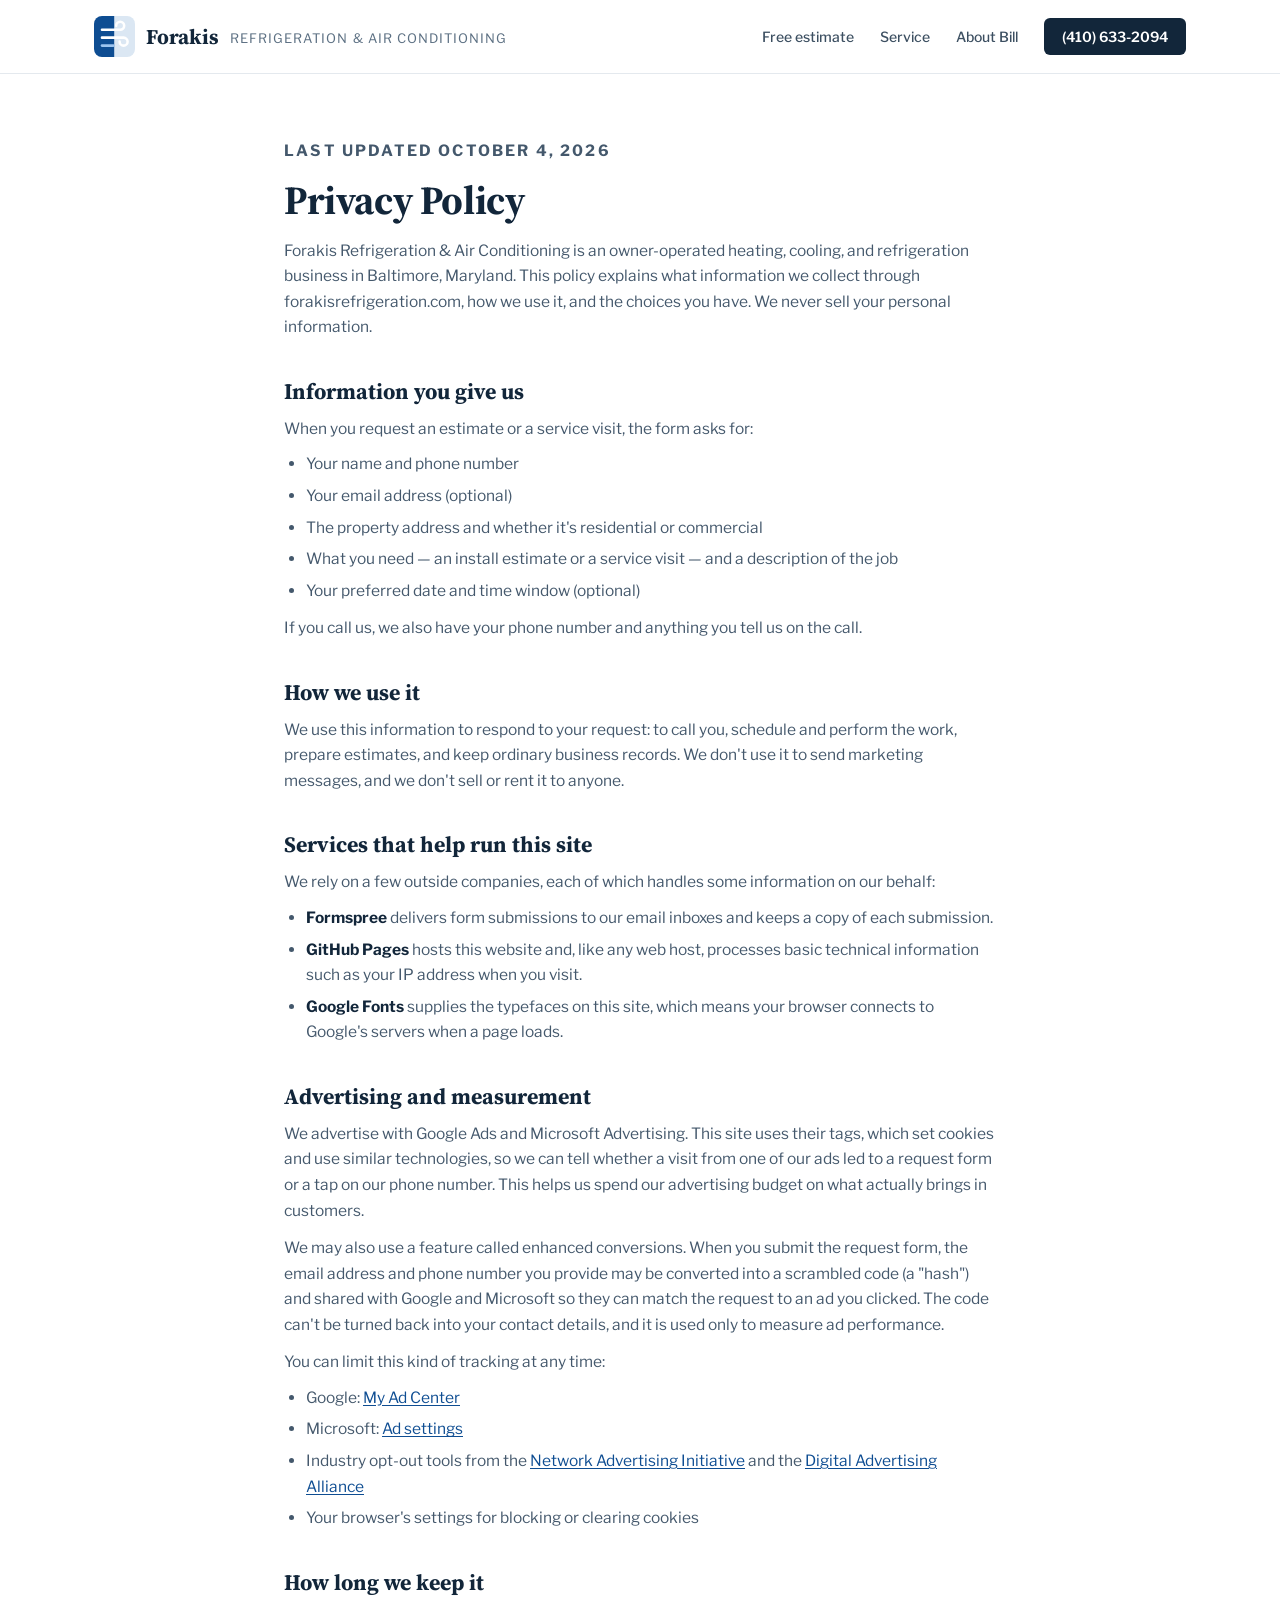
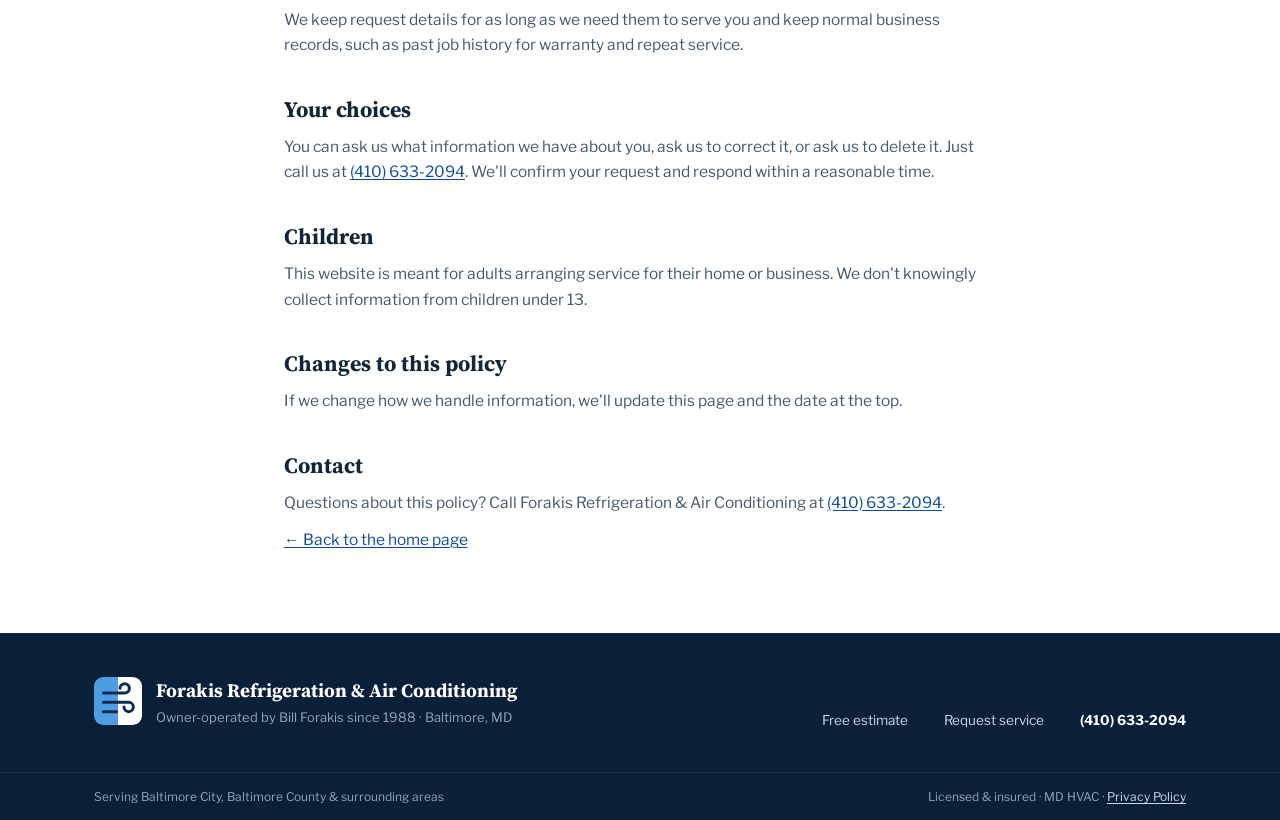
==== privacy.html @ 1837b445 "Add privacy policy page and link it from the form and footer New privacy.html covers what the reques" ====
<!DOCTYPE html>
<!-- Forakis Refrigeration & Air Conditioning -->
<html lang="en">
<head>
<meta charset="utf-8">
<meta name="viewport" content="width=device-width, initial-scale=1">

<!-- Google tag (gtag.js) — Google Ads AW-18494647049 -->
<script async src="https://www.googletagmanager.com/gtag/js?id=AW-18494647049"></script>
<script>
  window.dataLayer = window.dataLayer || [];
  function gtag(){dataLayer.push(arguments);}
  gtag('js', new Date());
  gtag('config', 'AW-18494647049');
</script>

<title>Privacy Policy | Forakis Refrigeration &amp; Air Conditioning</title>
<meta name="description" content="How Forakis Refrigeration &amp; Air Conditioning collects, uses, and protects information submitted through forakisrefrigeration.com.">

<link rel="icon" type="image/svg+xml" href="favicon.svg">
<link rel="apple-touch-icon" href="apple-touch-icon.png">
<link rel="canonical" href="https://forakisrefrigeration.com/privacy.html">

<link rel="preconnect" href="https://fonts.googleapis.com">
<link rel="preconnect" href="https://fonts.gstatic.com" crossorigin>
<link href="https://fonts.googleapis.com/css2?family=Source+Serif+4:ital,opsz,wght@0,8..60,400;0,8..60,600;0,8..60,700;1,8..60,400&family=Libre+Franklin:wght@400;500;600;700;800&display=swap" rel="stylesheet">

<link rel="stylesheet" href="styles.css?v=5">
</head>
<body id="top">

<!-- ============ NAV ============ -->
<header class="nav">
  <div class="nav__inner">
    <a href="index.html" class="nav__brand" aria-label="Forakis Refrigeration &amp; Air Conditioning — home">
      <img src="assets/forakis-mark.svg" alt="" width="41" height="41" class="nav__mark">
      <span class="nav__lockup">
        <span class="nav__wordmark">Forakis</span>
        <span class="nav__subtitle">Refrigeration &amp; Air Conditioning</span>
      </span>
    </a>
    <nav class="nav__links" aria-label="Primary">
      <a href="index.html#request" class="nav__link">Free estimate</a>
      <a href="index.html#request" class="nav__link">Service</a>
      <a href="index.html#about" class="nav__link">About Bill</a>
      <a href="tel:4106332094" class="nav__phone"><span class="m-text">Call </span>(410)&nbsp;633-2094</a>
    </nav>
  </div>
</header>

<main class="legal">
  <p class="eyebrow">Last updated October 4, 2026</p>
  <h1 class="legal__title">Privacy Policy</h1>
  <p class="legal__lede">Forakis Refrigeration &amp; Air Conditioning is an owner-operated heating, cooling, and refrigeration business in Baltimore, Maryland. This policy explains what information we collect through forakisrefrigeration.com, how we use it, and the choices you have. We never sell your personal information.</p>

  <h2>Information you give us</h2>
  <p>When you request an estimate or a service visit, the form asks for:</p>
  <ul>
    <li>Your name and phone number</li>
    <li>Your email address (optional)</li>
    <li>The property address and whether it's residential or commercial</li>
    <li>What you need — an install estimate or a service visit — and a description of the job</li>
    <li>Your preferred date and time window (optional)</li>
  </ul>
  <p>If you call us, we also have your phone number and anything you tell us on the call.</p>

  <h2>How we use it</h2>
  <p>We use this information to respond to your request: to call you, schedule and perform the work, prepare estimates, and keep ordinary business records. We don't use it to send marketing messages, and we don't sell or rent it to anyone.</p>

  <h2>Services that help run this site</h2>
  <p>We rely on a few outside companies, each of which handles some information on our behalf:</p>
  <ul>
    <li><strong>Formspree</strong> delivers form submissions to our email inboxes and keeps a copy of each submission.</li>
    <li><strong>GitHub Pages</strong> hosts this website and, like any web host, processes basic technical information such as your IP address when you visit.</li>
    <li><strong>Google Fonts</strong> supplies the typefaces on this site, which means your browser connects to Google's servers when a page loads.</li>
  </ul>

  <h2>Advertising and measurement</h2>
  <p>We advertise with Google Ads and Microsoft Advertising. This site uses their tags, which set cookies and use similar technologies, so we can tell whether a visit from one of our ads led to a request form or a tap on our phone number. This helps us spend our advertising budget on what actually brings in customers.</p>
  <p>We may also use a feature called enhanced conversions. When you submit the request form, the email address and phone number you provide may be converted into a scrambled code (a "hash") and shared with Google and Microsoft so they can match the request to an ad you clicked. The code can't be turned back into your contact details, and it is used only to measure ad performance.</p>
  <p>You can limit this kind of tracking at any time:</p>
  <ul>
    <li>Google: <a href="https://myadcenter.google.com/" rel="noopener">My Ad Center</a></li>
    <li>Microsoft: <a href="https://account.microsoft.com/privacy/ad-settings" rel="noopener">Ad settings</a></li>
    <li>Industry opt-out tools from the <a href="https://optout.networkadvertising.org/" rel="noopener">Network Advertising Initiative</a> and the <a href="https://optout.aboutads.info/" rel="noopener">Digital Advertising Alliance</a></li>
    <li>Your browser's settings for blocking or clearing cookies</li>
  </ul>

  <h2>How long we keep it</h2>
  <p>We keep request details for as long as we need them to serve you and keep normal business records, such as past job history for warranty and repeat service.</p>

  <h2>Your choices</h2>
  <p>You can ask us what information we have about you, ask us to correct it, or ask us to delete it. Just call us at <a href="tel:4106332094">(410)&nbsp;633-2094</a>. We'll confirm your request and respond within a reasonable time.</p>

  <h2>Children</h2>
  <p>This website is meant for adults arranging service for their home or business. We don't knowingly collect information from children under 13.</p>

  <h2>Changes to this policy</h2>
  <p>If we change how we handle information, we'll update this page and the date at the top.</p>

  <h2>Contact</h2>
  <p>Questions about this policy? Call Forakis Refrigeration &amp; Air Conditioning at <a href="tel:4106332094">(410)&nbsp;633-2094</a>.</p>

  <p class="legal__back"><a href="index.html">← Back to the home page</a></p>
</main>

<!-- ============ FOOTER ============ -->
<footer class="footer">
  <div class="footer__main">
    <div class="footer__brand">
      <img src="assets/forakis-mark-dark.svg" alt="" width="48" height="48" class="footer__mark">
      <div>
        <p class="footer__name">Forakis Refrigeration &amp; Air Conditioning</p>
        <p class="footer__tag">Owner-operated by Bill Forakis since 1988 · Baltimore, MD</p>
      </div>
    </div>
    <div class="footer__links">
      <a href="index.html#request" class="footer__link d-inline">Free estimate</a>
      <a href="index.html#request" class="footer__link d-inline">Request service</a>
      <a href="tel:4106332094" class="footer__phone">(410)&nbsp;633-2094</a>
    </div>
  </div>
  <div class="footer__legal">
    <div class="footer__legal-inner">
      <span>Serving Baltimore City, Baltimore County &amp; surrounding areas</span>
      <span>Licensed &amp; insured · MD HVAC · <a href="privacy.html" class="footer__legal-link">Privacy Policy</a></span>
    </div>
  </div>
</footer>

</body>
</html>
---- styles.css ----
/* ============================================================
   Forakis Refrigeration & Air Conditioning — production styles
   Recreates the approved desktop (≥900px) and mobile designs.
   ============================================================ */

:root{
  --ink:#12263a;
  --blue:#0e4d92;
  --blue-hover:#0a3a70;
  --navy-form:#0e2d52;
  --navy-footer:#0a1f38;
  --panel-light:#eef2f6;
  --band:#f6f8fa;
  --muted:#44586c;
  --muted-2:#5b6f82;
  --muted-3:#4c5d6e;
  --muted-4:#4e6072;
  --label:#3c4f61;
  --hairline:#e4e9ee;
  --input-border:#cfd9e2;
  --caption:#8595a4;
  --placeholder:#9aa8b5;
  --green:#1c7a43;
  --green-bg:#e7f4ec;
  --error:#b42318;
  --serif:'Source Serif 4', Georgia, serif;
  --sans:'Libre Franklin', -apple-system, 'Segoe UI', sans-serif;
}

*,*::before,*::after{box-sizing:border-box}
html{scroll-behavior:smooth}
@media (prefers-reduced-motion: reduce){
  html{scroll-behavior:auto}
  *,*::before,*::after{transition:none !important}
}
body{margin:0;background:#fff;font-family:var(--sans);color:var(--ink);-webkit-font-smoothing:antialiased}
a{color:var(--blue);text-decoration:none}
a:hover{color:var(--blue-hover)}
img{max-width:100%}
h1,h2,h3,p,fieldset,legend,blockquote,ol{margin:0;padding:0}
fieldset{border:0;min-width:0}
input,select,textarea,button{font-family:var(--sans)}
input::placeholder,textarea::placeholder{color:var(--placeholder)}
a:focus-visible,button:focus-visible{outline:2px solid var(--blue);outline-offset:2px}

/* responsive text/element swaps: desktop-only vs mobile-only */
.m-text,.m-sp{display:none}
.sr-only{position:absolute;width:1px;height:1px;padding:0;margin:-1px;overflow:hidden;clip:rect(0 0 0 0);white-space:nowrap;border:0}

.eyebrow{font-size:12px;font-weight:700;letter-spacing:.14em;text-transform:uppercase;color:var(--blue);margin-bottom:14px}

/* ============ NAV ============ */
.nav{position:sticky;top:0;z-index:20;background:rgba(255,255,255,.96);-webkit-backdrop-filter:blur(8px);backdrop-filter:blur(8px);border-bottom:1px solid var(--hairline)}
.nav__inner{max-width:1140px;margin:0 auto;display:flex;align-items:center;justify-content:space-between;padding:16px 24px}
.nav__brand{display:flex;align-items:center;gap:11px;color:var(--ink)}
.nav__brand:hover{color:var(--ink)}
.nav__mark{width:41px;height:41px;display:block}
.nav__lockup{display:flex;align-items:center;gap:11px}
.nav__wordmark{font-family:var(--serif);font-weight:700;font-size:21px;line-height:1}
.nav__subtitle{font-size:13px;color:var(--muted-2);letter-spacing:.08em;text-transform:uppercase;margin-top:3px}
.nav__links{display:flex;align-items:center;gap:26px;font-size:14px;font-weight:500}
.nav__link{color:var(--label)}
.nav__link:hover{color:var(--ink)}
.nav__phone{background:var(--ink);color:#fff;padding:10px 18px;border-radius:6px;font-weight:600}
.nav__phone:hover{color:#fff;background:#0d1c2b}

/* ============ HERO ============ */
.hero__intro{text-align:center;padding:52px 24px 8px}

/* ============ AWARD (services header, right of title) ============ */
.award-block{justify-self:end;max-width:220px;text-align:center}
.award-stamp{display:block;width:118px;height:118px;margin:0 auto;transform:rotate(-8deg);filter:drop-shadow(0 6px 16px rgba(14,45,80,.22))}
.award-block__caption{margin-top:8px;font-size:11px;line-height:1.5;color:var(--muted-2)}
.hero__title{font-family:var(--serif);font-size:52px;line-height:1.08;font-weight:700;letter-spacing:-.01em;margin-bottom:14px}
.hero__sub{margin:0 auto;font-size:16.5px;line-height:1.6;color:var(--muted);max-width:56ch}

.hero__split{position:relative;display:grid;grid-template-columns:1fr 1fr;margin-top:36px}
.panel{display:flex;flex-direction:column;min-height:340px}
.panel--install{background:var(--blue);color:#fff;padding:52px 170px 46px 0;align-items:flex-end}
.panel--service{background:var(--panel-light);color:var(--ink);padding:52px 0 46px 170px}
.panel__content{width:100%;max-width:424px;display:flex;flex-direction:column;flex:1}
.panel--install .panel__content{padding-left:24px}
.panel--service .panel__content{padding-right:24px}
.panel__eyebrow{font-size:11.5px;font-weight:800;letter-spacing:.14em;text-transform:uppercase;margin-bottom:12px}
.panel--install .panel__eyebrow{color:#9cc4ef}
.panel--service .panel__eyebrow{color:var(--muted-2)}
.panel__title{font-family:var(--sans);font-size:26px;font-weight:800;letter-spacing:-.02em;line-height:1.18;margin-bottom:10px}
.panel__body{margin-bottom:26px;font-size:14px;line-height:1.6}
.panel--install .panel__body{color:#c8ddf4}
.panel--service .panel__body{color:var(--muted-4)}
.panel__cta{margin-top:auto;align-self:flex-start;padding:14px 26px;border-radius:7px;font-weight:800;font-size:15px;cursor:pointer}
.panel__cta--light{background:#fff;color:var(--blue)}
.panel__cta--light:hover{background:#eaf1fb;color:var(--blue)}
.panel__cta--dark{background:var(--ink);color:#fff}
.panel__cta--dark:hover{background:#0d1c2b;color:#fff}

.hero__spine{position:absolute;left:50%;top:0;transform:translate(-50%,-44px);text-align:center;z-index:2;width:250px}
.hero__portrait{width:100%;height:auto;display:block;border-radius:14px;border:5px solid #fff;box-shadow:0 14px 38px rgba(14,45,80,.3)}
.hero__badge{margin-top:-14px;position:relative;display:inline-block;background:var(--ink);color:#fff;font-size:11.5px;font-weight:800;letter-spacing:.06em;padding:7px 15px;border-radius:99px;white-space:nowrap}

.stats{display:flex;justify-content:center;gap:56px;padding:28px 24px;border-bottom:1px solid var(--hairline);flex-wrap:wrap}
.stat{display:flex;align-items:baseline;gap:9px}
.stat__num{font-size:27px;font-weight:800;color:var(--blue);letter-spacing:-.02em}
.stat__label{font-size:13px;color:var(--muted-2)}

/* ============ SERVICES ============ */
.services{background:var(--band);border-top:1px solid var(--hairline);border-bottom:1px solid var(--hairline)}
.services__inner{max-width:1140px;margin:0 auto;padding:64px 24px}
.services__header{display:grid;grid-template-columns:1fr auto 1fr;gap:18px;align-items:center;margin-bottom:34px}
.services__header .award-block{grid-column:1;grid-row:1;justify-self:start}
.services__header .services__heading{grid-column:2;grid-row:1}
.services__header .services__header-spacer{grid-column:3;grid-row:1}
.services__title{font-family:var(--serif);font-size:32px;font-weight:700;letter-spacing:-.01em;text-align:center;margin-bottom:8px}
.services__sub{margin:0 auto;font-size:15px;color:var(--muted-2);text-align:center;max-width:52ch}
.services__cards{display:grid;grid-template-columns:repeat(4,1fr);gap:18px}
.card{background:#fff;border:1px solid var(--hairline);border-radius:12px;padding:26px 24px}
.card__title{font-family:var(--sans);font-size:17px;font-weight:800;margin-bottom:8px}
.card__body{font-size:13.5px;line-height:1.6;color:var(--muted-3)}
.photo-grid{display:grid;grid-template-columns:repeat(4,1fr);gap:14px;margin-top:36px}
.photo-grid img{width:100%;height:190px;object-fit:cover;border-radius:10px;display:block}
.photo-caption{margin-top:12px;font-size:12.5px;color:var(--caption);text-align:center}

/* ============ ABOUT ============ */
.about{max-width:1080px;margin:0 auto;padding:72px 24px;scroll-margin-top:80px;display:grid;grid-template-columns:1.1fr 1fr;gap:56px;align-items:center}
.about__photo{width:100%;height:auto;border-radius:12px;box-shadow:0 4px 20px rgba(14,45,80,.12);display:block}
.about__media{position:relative}
.about__title{font-family:var(--serif);font-size:36px;line-height:1.15;font-weight:700;letter-spacing:-.01em;margin-bottom:18px}
.about__body{margin-bottom:14px;font-size:15.5px;line-height:1.65;color:var(--muted)}
.pullquote{border-left:3px solid var(--blue);padding:4px 0 4px 18px;margin-top:22px}
.pullquote__text{font-family:var(--serif);font-style:italic;font-size:19px;line-height:1.45;color:var(--ink)}
.pullquote__attr{margin-top:8px;font-size:13px;font-weight:600;color:var(--muted-2)}

/* ============ REQUEST FORM ============ */
.request{background:var(--navy-form);scroll-margin-top:80px}
.request__inner{max-width:1140px;margin:0 auto;padding:72px 24px;display:grid;grid-template-columns:.9fr 1.1fr;gap:56px;align-items:start}
.request__copy{position:sticky;top:100px}
.pill--free{display:inline-block;background:var(--green-bg);color:var(--green);font-size:12.5px;font-weight:800;letter-spacing:.06em;padding:6px 14px;border-radius:99px;margin-bottom:16px}
.request__title{font-family:var(--serif);font-size:36px;line-height:1.15;font-weight:700;letter-spacing:-.01em;color:#fff;margin-bottom:14px}
.request__sub{margin-bottom:22px;font-size:15px;line-height:1.65;color:#b9d1ec;max-width:44ch}
.request__sub strong{color:#fff}
.steps{list-style:none;display:flex;flex-direction:column;gap:12px;font-size:14px;color:#b9d1ec}
.steps__item{display:flex;gap:10px;align-items:baseline}
.steps__num{color:#8fb8e8;font-weight:800}
.request__urgent{margin-top:22px;font-size:14px;line-height:1.6;color:#8fb8e8}
.request__urgent a{color:#fff;font-weight:700;text-decoration:underline;text-underline-offset:3px}

.form-card{background:#fff;border-radius:14px;padding:32px;box-shadow:0 8px 30px rgba(4,16,32,.3);display:flex;flex-direction:column;gap:14px}
.row-2{display:grid;grid-template-columns:1fr 1fr;gap:14px}
.row-2--schedule{margin-bottom:4px}
.field{display:flex;flex-direction:column;gap:6px}
.field__label{font-size:12.5px;font-weight:700;color:var(--label)}
legend.field__label{display:block;width:100%;margin-bottom:6px}
fieldset.field{display:block}
.field__input{border:1.5px solid var(--input-border);border-radius:7px;padding:12px 14px;font-size:14.5px;outline:none;width:100%;background:#fff;color:var(--ink)}
textarea.field__input{resize:vertical;min-height:calc(3lh + 24px)}
.field__input--date{padding:11px 14px}
.field__input:focus{border-color:var(--blue)}
.field__input.is-invalid{border-color:var(--error)}
.field__error{font-size:12.5px;color:var(--error)}

.hp{position:absolute;left:-9999px;top:auto;width:1px;height:1px;overflow:hidden}

.toggle-grid{display:grid;gap:12px}
.toggle-grid--2{grid-template-columns:1fr 1fr}
.toggle-grid--3{grid-template-columns:1fr 1fr 1fr;gap:8px}
.toggle{display:block;border-radius:7px;padding:12px 14px;font-size:14.5px;text-align:center;font-weight:700;cursor:pointer;border:1.5px solid var(--input-border);background:#fff;color:var(--muted-2);user-select:none}
.toggle input{position:absolute;opacity:0;pointer-events:none}
.toggle.is-selected{border-color:var(--blue);background:#eaf1fb;color:var(--blue)}
.toggle:has(input:focus-visible){outline:2px solid var(--blue);outline-offset:2px}
.toggle--slot{padding:11px 6px;font-size:12.5px}
.free-tag{display:inline-block;margin-left:6px;font-size:10px;font-weight:800;letter-spacing:.04em;padding:2px 7px;border-radius:99px;background:var(--green-bg);color:var(--green)}
.toggle.is-selected .free-tag{background:var(--green);color:#fff}

.form-error{background:#fdf2f1;border:1px solid #f0c6c1;color:#8a2016;border-radius:8px;padding:12px 14px;font-size:13px;line-height:1.5}
.form-error a{color:#8a2016;font-weight:700;text-decoration:underline}

.form-submit{background:var(--blue);color:#fff;border:0;border-radius:8px;padding:16px;font-weight:800;font-size:15.5px;text-align:center;cursor:pointer}
.form-submit:hover{background:var(--blue-hover)}
.form-submit:disabled{opacity:.7;cursor:default}
.form-footnote{margin-top:-2px;font-size:12.5px;color:var(--caption);text-align:center}

.confirm-card{background:#fff;border-radius:14px;padding:44px 36px;text-align:center}
.confirm-card__check{font-size:38px;margin-bottom:10px;color:var(--green);font-weight:800}
.confirm-card__title{font-family:var(--serif);font-size:24px;font-weight:700;margin-bottom:10px}
.confirm-card__body{margin:0 auto;font-size:14.5px;line-height:1.6;color:var(--muted);max-width:42ch}
.confirm-card__body a{font-weight:700}

/* ============ FOOTER ============ */
.footer{background:var(--navy-footer);color:#8fa5bd}
.footer__main{max-width:1140px;margin:0 auto;padding:44px 24px;display:flex;justify-content:space-between;gap:40px;flex-wrap:wrap;align-items:baseline}
.footer__brand{display:flex;align-items:center;gap:14px}
.footer__mark{width:48px;height:48px;display:block}
.footer__name{font-family:var(--serif);font-weight:700;font-size:19px;color:#fff}
.footer__tag{font-size:13px;margin-top:6px}
.footer__links{display:flex;gap:36px;font-size:13.5px;align-items:baseline}
.footer__link{color:#c9d8e8}
.footer__link:hover{color:#fff}
.footer__phone{color:#fff;font-weight:700}
.footer__phone:hover{color:#fff}
.footer__legal{border-top:1px solid rgba(255,255,255,.08)}
.footer__legal-inner{max-width:1140px;margin:0 auto;padding:16px 24px;font-size:12px;display:flex;justify-content:space-between;flex-wrap:wrap;gap:10px}
.footer__legal-link{color:#c9d8e8;text-decoration:underline;text-underline-offset:2px}
.footer__legal-link:hover{color:#fff}

.form-consent{margin-top:-8px;font-size:12px;color:var(--caption);text-align:center}
.form-consent a{text-decoration:underline;text-underline-offset:2px}

/* ============ LEGAL PAGE ============ */
.legal{max-width:760px;margin:0 auto;padding:64px 24px 80px}
.legal__title{font-family:var(--serif);font-size:40px;line-height:1.1;font-weight:700;letter-spacing:-.01em;margin-bottom:16px}
.legal__lede{font-size:16.5px;line-height:1.65;color:var(--muted);margin-bottom:12px}
.legal h2{font-family:var(--serif);font-size:22px;font-weight:700;margin:36px 0 10px}
.legal p,.legal li{font-size:15.5px;line-height:1.65;color:var(--muted)}
.legal p + p,.legal ul + p{margin-top:12px}
.legal ul{margin:10px 0 0;padding-left:22px;display:flex;flex-direction:column;gap:6px}
.legal a{text-decoration:underline;text-underline-offset:2px}
.legal strong{color:var(--ink)}
.legal__back{margin-top:44px}

/* ============================================================
   MOBILE  (matches the approved ~400px design; fluid below 900)
   ============================================================ */
@media (max-width: 899px){
  .d-text,.d-br,.d-block,.d-cell,.d-inline{display:none}
  .m-text{display:inline}
  .m-sp{display:inline}

  /* nav */
  .nav__inner{padding:14px 20px}
  .nav__brand{gap:9px}
  .nav__mark{width:34px;height:34px}
  .nav__lockup{flex-direction:column;align-items:flex-start;gap:0}
  .nav__wordmark{font-size:19px;line-height:1.1}
  .nav__subtitle{font-size:9.5px;margin-top:0}
  .nav__link{display:none}
  .nav__links{gap:0;flex-shrink:0}
  .nav__phone{border-radius:99px;font-weight:700;font-size:13px;padding:10px 14px;white-space:nowrap}
  .nav__subtitle{line-height:1.35;max-width:150px}

  /* hero */
  .hero__intro{padding:30px 22px 0}
  .eyebrow{font-size:10.5px;margin-bottom:10px}
  .hero__title{font-size:31px;line-height:1.12;margin-bottom:12px}
  .hero__sub{font-size:14px;max-width:36ch;margin-bottom:22px}

  .hero__split{display:block;margin-top:0}
  .hero__spine{position:relative;left:auto;top:auto;transform:none;width:200px;margin:0 auto}
  .hero__portrait{border-width:4px;box-shadow:0 12px 30px rgba(14,45,80,.28)}
  .hero__badge{margin-top:-13px;font-size:10px;padding:6px 13px}

  .panel{min-height:0;display:block}
  .panel--install{margin-top:-46px;padding:72px 22px 30px;align-items:stretch}
  .panel--service{padding:26px 22px 30px}
  .panel__content{max-width:none;display:block}
  .panel--install .panel__content{padding-left:0}
  .panel--service .panel__content{padding-right:0}
  .panel__eyebrow{font-size:10.5px;margin-bottom:10px}
  .panel__title{font-size:20px;line-height:1.2;margin-bottom:8px}
  .panel__body{font-size:13px;margin-bottom:18px}
  .panel__cta{display:block;text-align:center;padding:14px;border-radius:8px;font-size:14.5px}

  /* stats */
  .stats{justify-content:space-between;gap:10px;padding:20px 26px}
  .stat{flex-direction:column;align-items:center;gap:0;text-align:center}
  .stat__num{font-size:22px}
  .stat__label{font-size:10.5px}

  /* services */
  .services__inner{padding:32px 22px}
  .services__title{font-size:22px;margin-bottom:6px}
  .services__sub{font-size:12.5px;line-height:1.6;margin-bottom:16px;max-width:36ch}
  .services__cards{grid-template-columns:1fr 1fr;gap:10px}
  .card{border-radius:10px;padding:16px}
  .card__title{font-size:13.5px;margin-bottom:4px}
  .card__body{font-size:11.5px;line-height:1.5}
  .photo-grid{grid-template-columns:1fr 1fr;gap:10px;margin-top:18px}
  .photo-grid img{height:120px;border-radius:8px}
  .photo-caption{margin-top:10px;font-size:11px}

  /* award: stack under the section heading on small screens */
  .services__header{display:block;margin-bottom:16px}
  .award-block{margin:20px auto 0;max-width:280px}
  .award-stamp{width:104px;height:104px}
  .award-block__caption{font-size:11px}

  /* about */
  .about{padding:36px 22px;display:block}
  .about__media{margin-top:26px}
  .about__photo{border-radius:10px}
  .about__title{font-size:24px;line-height:1.2;margin-bottom:12px}
  .about__body{font-size:13.5px;margin-bottom:12px}
  .pullquote{padding:2px 0 2px 14px;margin-top:16px}
  .pullquote__text{font-size:15.5px;line-height:1.5}
  .pullquote__attr{margin-top:6px;font-size:11.5px}

  /* request */
  .request__inner{display:block;padding:32px 22px}
  .request__copy{position:static}
  .pill--free{font-size:11px;padding:5px 12px;margin-bottom:12px}
  .request__title{font-size:24px;line-height:1.2;margin-bottom:8px}
  .request__sub{font-size:13px;line-height:1.6;margin-bottom:20px;max-width:none}

  .form-card{border-radius:12px;padding:20px;gap:12px}
  .row-2{grid-template-columns:1fr;gap:12px}
  .row-2--schedule{margin-bottom:0}
  .m-hide-label{position:absolute;width:1px;height:1px;padding:0;margin:-1px;overflow:hidden;clip:rect(0 0 0 0);white-space:nowrap;border:0}
  .field__label{font-size:11.5px}
  .field__input{font-size:14px}
  .toggle-grid--2{gap:10px}
  .toggle{padding:12px 10px;font-size:13px;display:flex;align-items:center;justify-content:center}
  .toggle--slot{padding:10px 4px;font-size:11.5px}
  .free-tag{margin-left:5px;font-size:9px;padding:2px 6px}
  .form-submit{padding:15px;font-size:14.5px}
  .form-footnote{font-size:11px}

  .confirm-card{border-radius:12px;padding:32px 24px}
  .confirm-card__check{font-size:30px;margin-bottom:8px}
  .confirm-card__title{font-size:19px;margin-bottom:8px}
  .confirm-card__body{font-size:13px}

  /* footer */
  .footer__main{flex-direction:column;align-items:center;text-align:center;gap:0;padding:28px 22px 8px}
  .footer__brand{flex-direction:column;gap:10px}
  .footer__mark{width:40px;height:40px}
  .footer__name{font-size:16px}
  .footer__tag{font-size:12px}
  .footer__links{margin-top:14px;gap:0}
  .footer__phone{font-size:14px}
  .footer__legal{border-top:0}
  .form-consent{font-size:11px;margin-top:-6px}
  .legal{padding:36px 22px 56px}
  .legal__title{font-size:28px}
  .legal__lede{font-size:14.5px}
  .legal h2{font-size:19px;margin-top:28px}
  .legal p,.legal li{font-size:14px}
  .footer__legal-inner{flex-direction:column;align-items:center;text-align:center;gap:2px;font-size:11px;padding:14px 22px 60px}
}
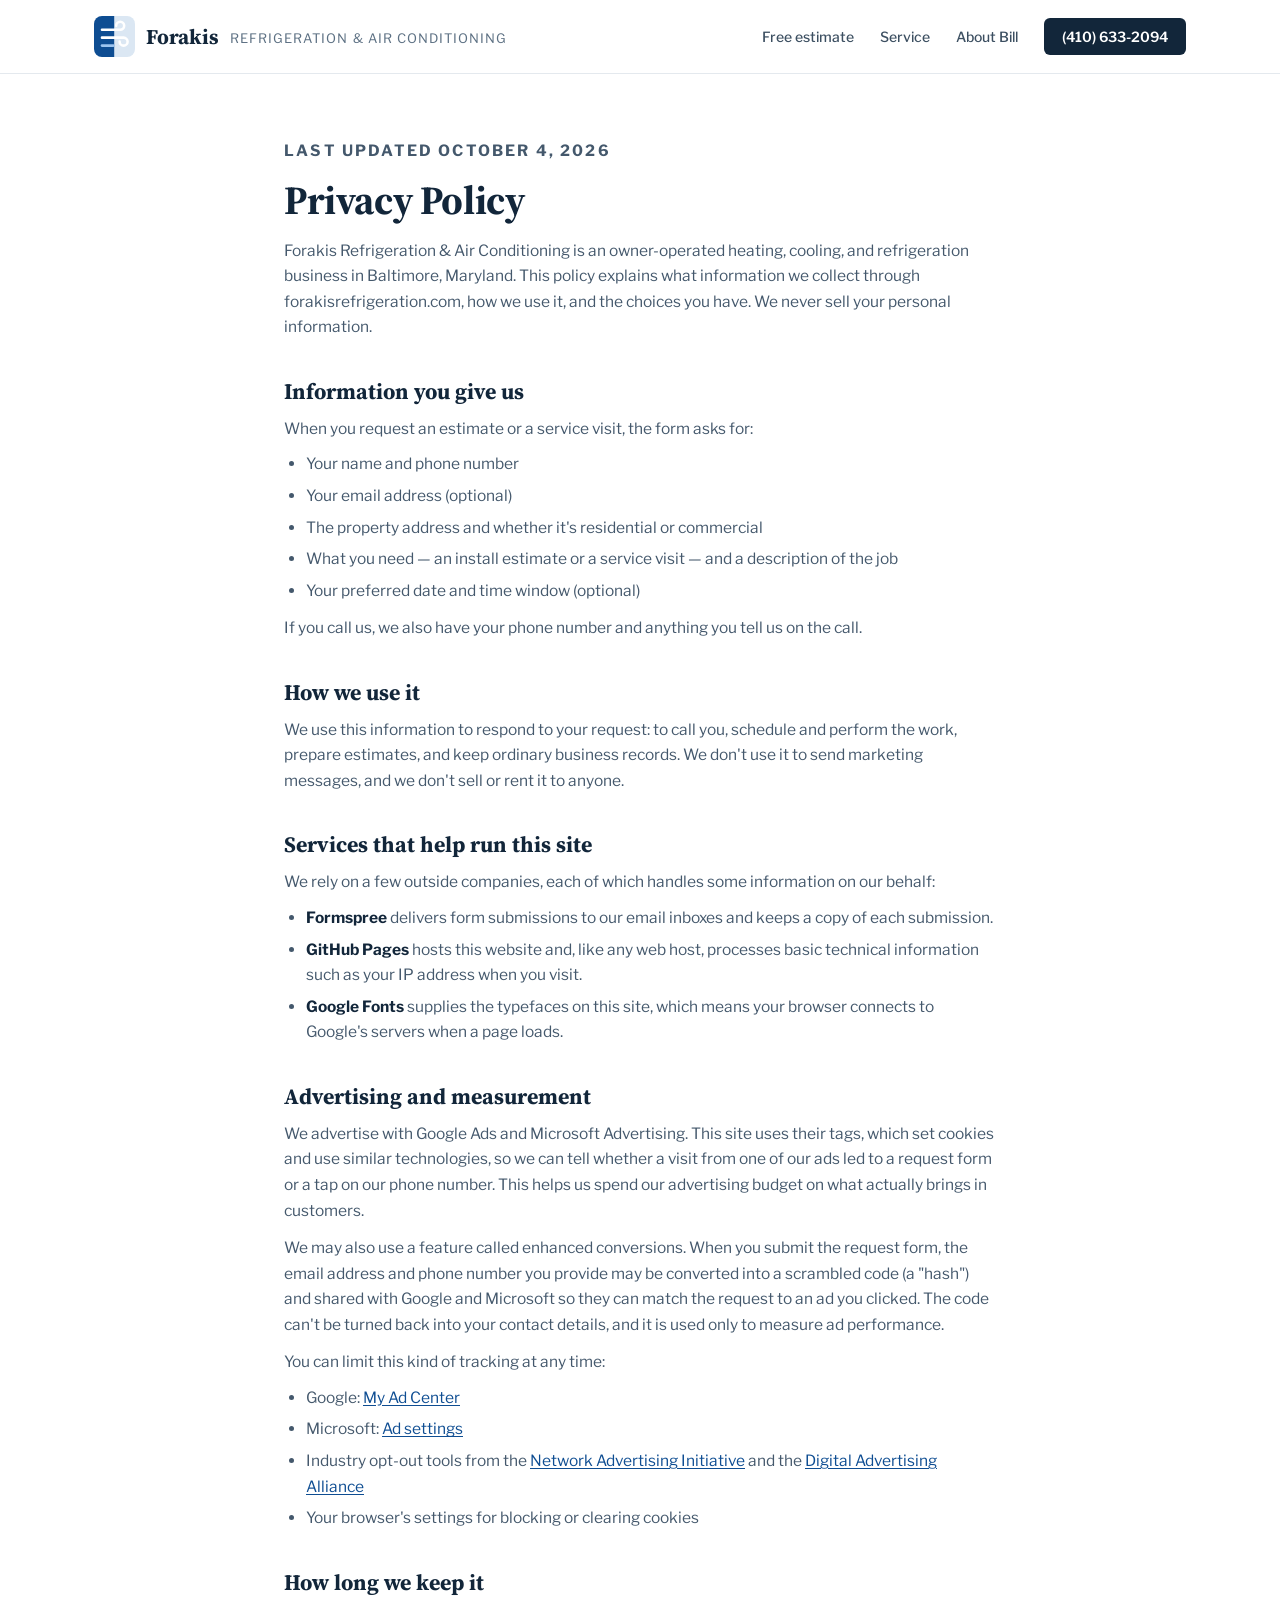
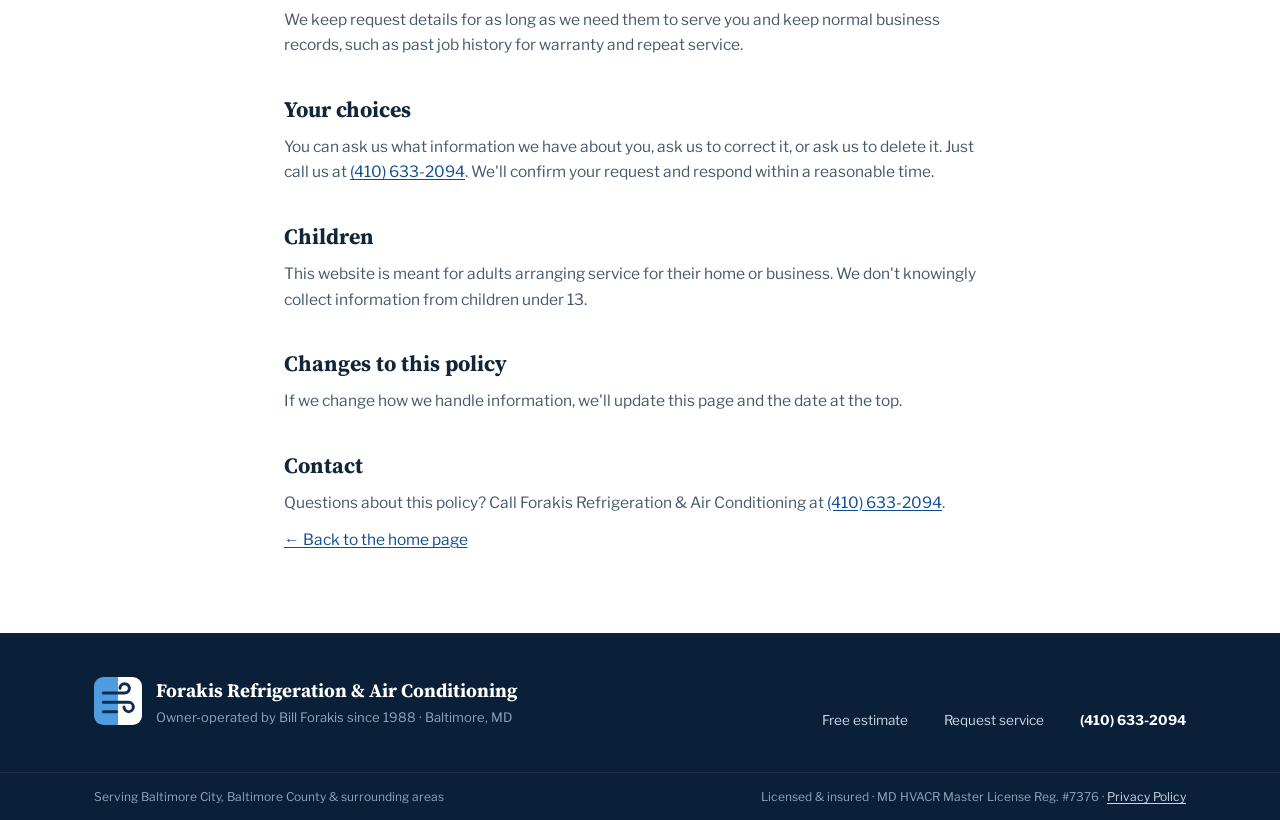
==== commit a2e0f376: "Show MD HVACR Master License Reg. #7376 in footer and schema Footer on both pages now reads 'License" ====
--- a/privacy.html
+++ b/privacy.html
@@ -123,7 +123,7 @@
   <div class="footer__legal">
     <div class="footer__legal-inner">
       <span>Serving Baltimore City, Baltimore County &amp; surrounding areas</span>
-      <span>Licensed &amp; insured · MD HVAC · <a href="privacy.html" class="footer__legal-link">Privacy Policy</a></span>
+      <span>Licensed &amp; insured · MD HVACR Master License Reg.&nbsp;#7376 · <a href="privacy.html" class="footer__legal-link">Privacy Policy</a></span>
     </div>
   </div>
 </footer>
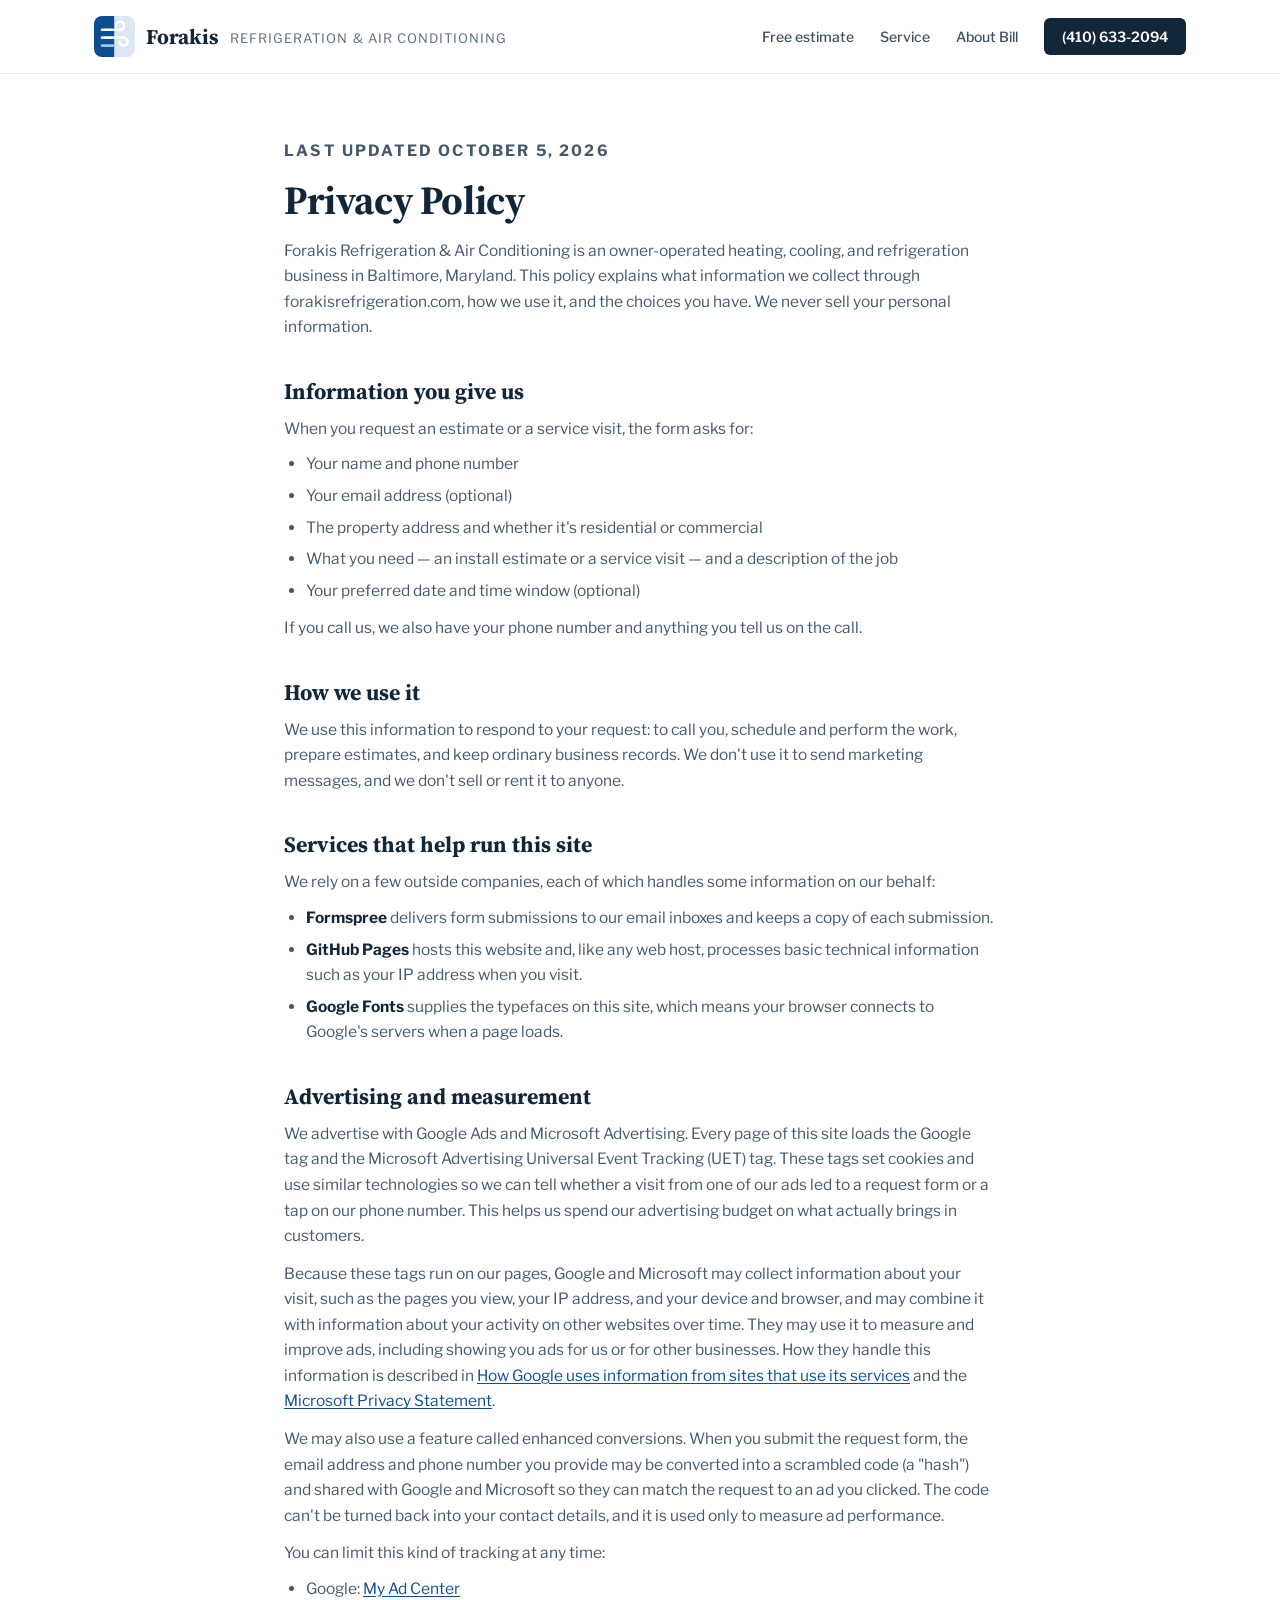
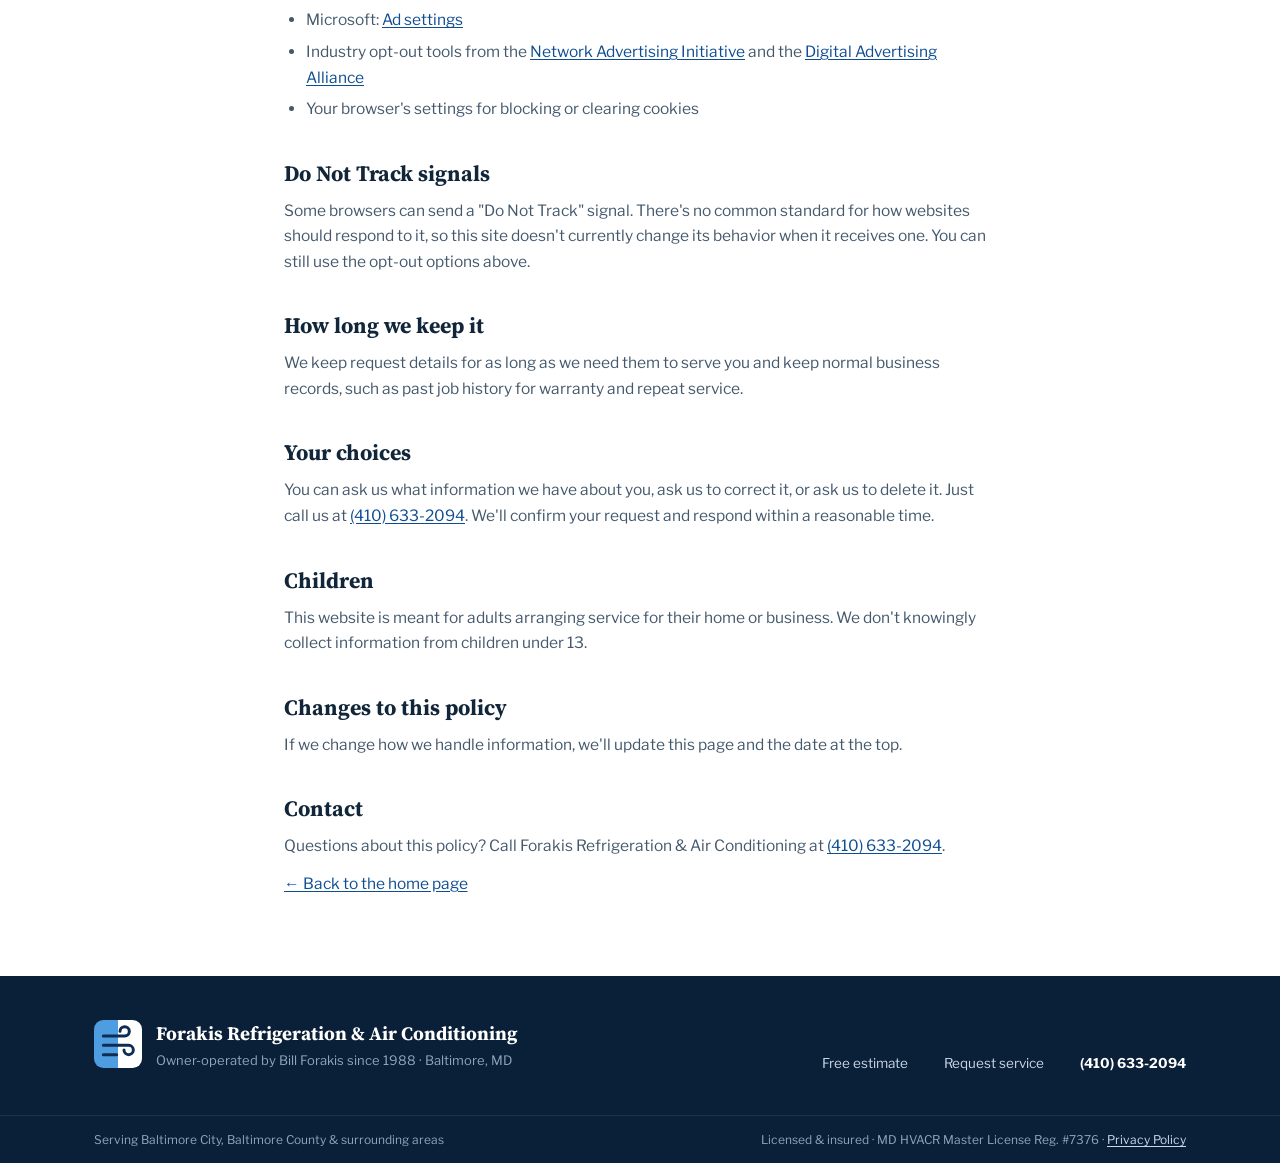
==== commit ffbdb0a1: "Add Microsoft Advertising UET tag and expand privacy policy disclosures Adds the UET tag (187278685)" ====
--- a/privacy.html
+++ b/privacy.html
@@ -12,6 +12,26 @@
   function gtag(){dataLayer.push(arguments);}
   gtag('js', new Date());
   gtag('config', 'AW-18494647049');
+</script>
+
+<!-- Microsoft Advertising UET tag 187278685 -->
+<script>
+(function(w, d, t, u, o) {
+  w[u] = w[u] || [], o.ts = (new Date).getTime();
+  var n = d.createElement(t);
+  n.src = "https://bat.bing.net/bat.js?ti=" + o.ti + ("uetq" != u ? "&q=" + u : ""),
+  n.async = 1, n.onload = n.onreadystatechange = function() {
+    var s = this.readyState;
+    s && "loaded" !== s && "complete" !== s ||
+    (o.q = w[u], w[u] = new UET(o), w[u].push("pageLoad"),
+    n.onload = n.onreadystatechange = null)
+  };
+  var i = d.getElementsByTagName(t)[0];
+  i.parentNode.insertBefore(n, i);
+})(window, document, "script", "uetq", {
+  ti: "187278685",
+  enableAutoSpaTracking: true
+});
 </script>
 
 <title>Privacy Policy | Forakis Refrigeration &amp; Air Conditioning</title>
@@ -49,7 +69,7 @@
 </header>
 
 <main class="legal">
-  <p class="eyebrow">Last updated October 4, 2026</p>
+  <p class="eyebrow">Last updated October 5, 2026</p>
   <h1 class="legal__title">Privacy Policy</h1>
   <p class="legal__lede">Forakis Refrigeration &amp; Air Conditioning is an owner-operated heating, cooling, and refrigeration business in Baltimore, Maryland. This policy explains what information we collect through forakisrefrigeration.com, how we use it, and the choices you have. We never sell your personal information.</p>
 
@@ -76,7 +96,8 @@
   </ul>
 
   <h2>Advertising and measurement</h2>
-  <p>We advertise with Google Ads and Microsoft Advertising. This site uses their tags, which set cookies and use similar technologies, so we can tell whether a visit from one of our ads led to a request form or a tap on our phone number. This helps us spend our advertising budget on what actually brings in customers.</p>
+  <p>We advertise with Google Ads and Microsoft Advertising. Every page of this site loads the Google tag and the Microsoft Advertising Universal Event Tracking (UET) tag. These tags set cookies and use similar technologies so we can tell whether a visit from one of our ads led to a request form or a tap on our phone number. This helps us spend our advertising budget on what actually brings in customers.</p>
+  <p>Because these tags run on our pages, Google and Microsoft may collect information about your visit, such as the pages you view, your IP address, and your device and browser, and may combine it with information about your activity on other websites over time. They may use it to measure and improve ads, including showing you ads for us or for other businesses. How they handle this information is described in <a href="https://policies.google.com/technologies/partner-sites" rel="noopener">How Google uses information from sites that use its services</a> and the <a href="https://privacy.microsoft.com/privacystatement" rel="noopener">Microsoft Privacy Statement</a>.</p>
   <p>We may also use a feature called enhanced conversions. When you submit the request form, the email address and phone number you provide may be converted into a scrambled code (a "hash") and shared with Google and Microsoft so they can match the request to an ad you clicked. The code can't be turned back into your contact details, and it is used only to measure ad performance.</p>
   <p>You can limit this kind of tracking at any time:</p>
   <ul>
@@ -85,6 +106,9 @@
     <li>Industry opt-out tools from the <a href="https://optout.networkadvertising.org/" rel="noopener">Network Advertising Initiative</a> and the <a href="https://optout.aboutads.info/" rel="noopener">Digital Advertising Alliance</a></li>
     <li>Your browser's settings for blocking or clearing cookies</li>
   </ul>
+
+  <h2>Do Not Track signals</h2>
+  <p>Some browsers can send a "Do Not Track" signal. There's no common standard for how websites should respond to it, so this site doesn't currently change its behavior when it receives one. You can still use the opt-out options above.</p>
 
   <h2>How long we keep it</h2>
   <p>We keep request details for as long as we need them to serve you and keep normal business records, such as past job history for warranty and repeat service.</p>
